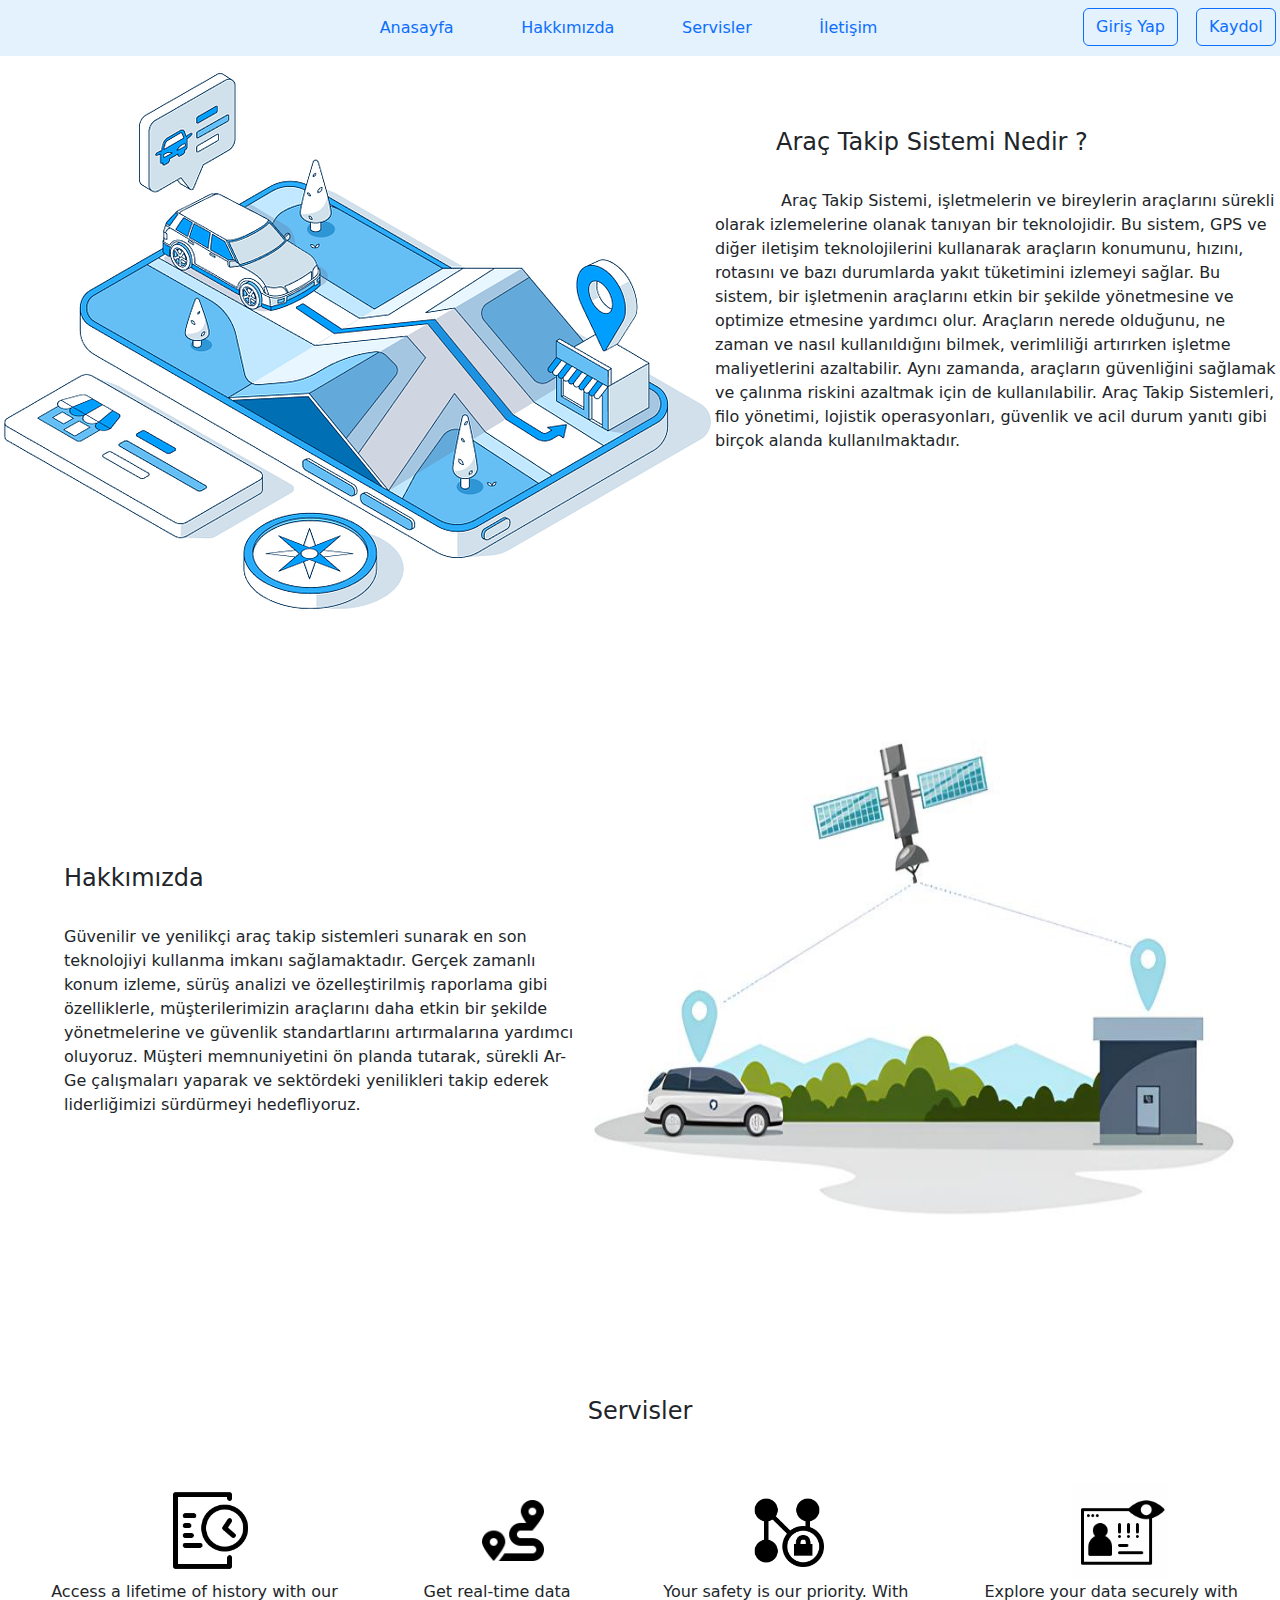
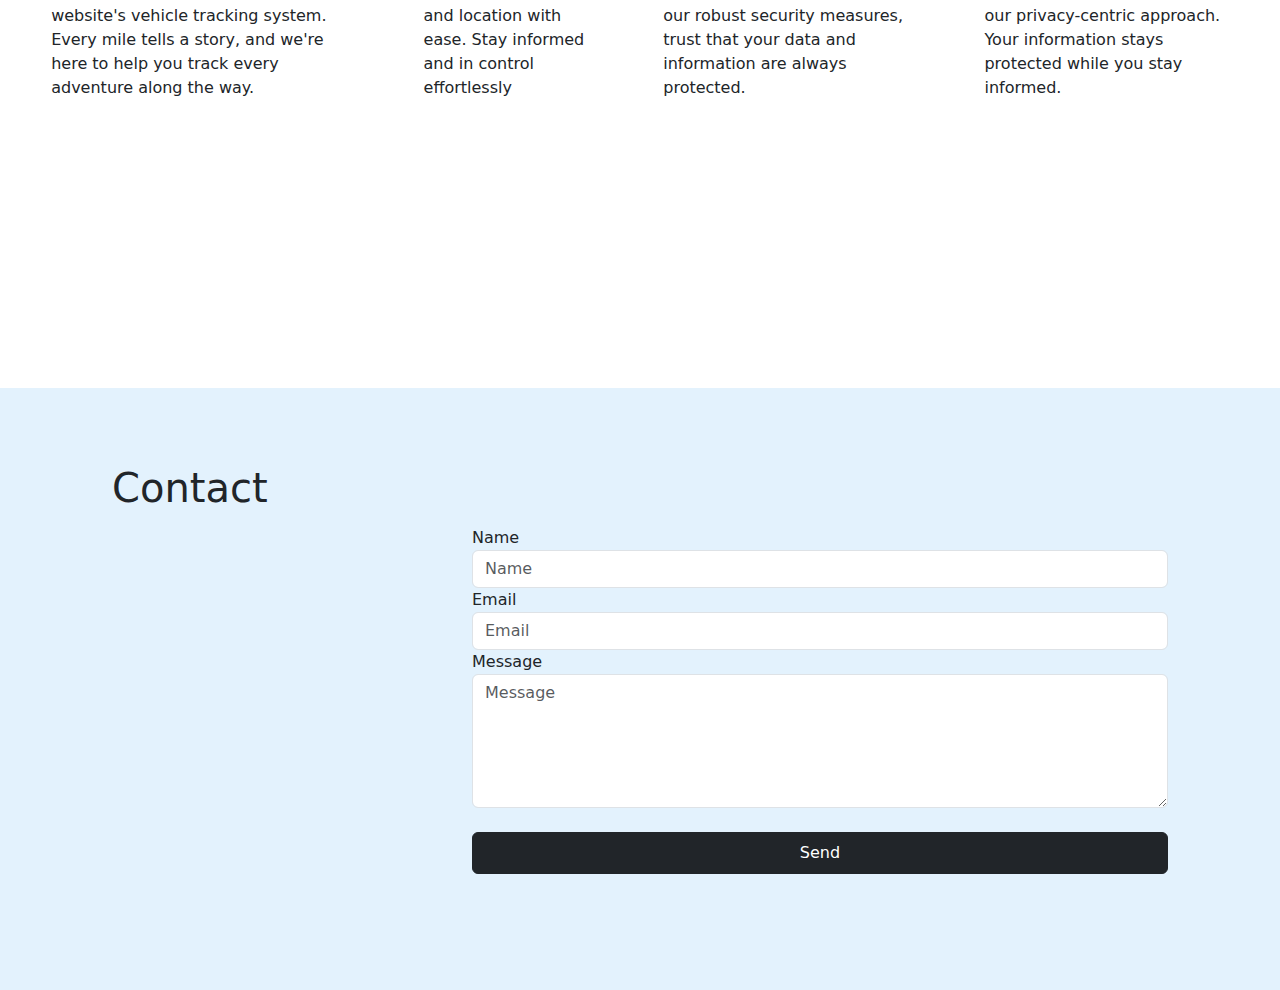
==== home.html @ 94d6c241 "Add files via upload" ====
<!DOCTYPE html>
<html lang="en">
<head>
    <meta charset="UTF-8">
    <meta name="viewport" content="width=device-width, initial-scale=1.0">
    <title>Document</title>
 <link href="https://cdn.jsdelivr.net/npm/bootstrap@5.3.3/dist/css/bootstrap.min.css" rel="stylesheet" integrity="sha384-QWTKZyjpPEjISv5WaRU9OFeRpok6YctnYmDr5pNlyT2bRjXh0JMhjY6hW+ALEwIH" crossorigin="anonymous">
<!-- As a link -->
<nav class="navbar" style="background-color: #e3f2fd;">
     
  <div style="text-align: center;"    class="container-fluid" class="nav justify-content-center">

  
    
      <ul class="nav justify-content-center" style="padding-left: 28%;">
        
          <li class="nav-item">
           <a  class="nav-link active" aria-current="page" href="#section1">Anasayfa</a>
          </li>
          <li class="nav-item">
            <a class="nav-link" href="#section2">&nbsp;&nbsp;&nbsp;&nbsp;&nbsp;&nbsp;&nbsp;Hakkımızda</a>
          </li>
          <li class="nav-item">
            <a class="nav-link" href="#section3"> &nbsp;&nbsp;&nbsp;&nbsp;&nbsp;&nbsp;&nbsp;Servisler</a>
          </li>
          <li class="nav-item">
            <a class="nav-link" href="#section4">&nbsp;&nbsp;&nbsp;&nbsp;&nbsp;&nbsp;&nbsp;İletişim</a>
          </li>
          <li>
            <a style="padding-left: 200%;"  href="index.html"><button type="button" class="btn btn-outline-primary">Giriş Yap</button></a>
          </li>
          <li>
            <a style="padding-left: 260%;"  href="kaydol.html"><button type="button" class="btn btn-outline-primary">Kaydol</button></a>
          </li>
        </ul>
               
</div>
</nav>

</head>
<style>
  .sectiond{
    padding: 50px;
    background-color:#e3f2fd; 
    margin-top: 13%;
   
    }
</style>






<body>
  <section>
  <div id="section1">
    <img style="float: left;" src="333.png" >
    <br><br><br>
    <h4 style="padding-left: 20%;">&nbsp;&nbsp;&nbsp;&nbsp;&nbsp;&nbsp;&nbsp;&nbsp;Araç Takip Sistemi Nedir ?</h4>
    <br>
    <p style="padding-left: 20%;">&nbsp;&nbsp;&nbsp;&nbsp;&nbsp;
      &nbsp;&nbsp;&nbsp;&nbsp;&nbsp;&nbsp;&nbsp;Araç Takip Sistemi, işletmelerin ve bireylerin araçlarını sürekli olarak izlemelerine olanak tanıyan bir teknolojidir. Bu sistem, GPS ve diğer iletişim teknolojilerini kullanarak araçların konumunu, hızını, rotasını ve bazı durumlarda yakıt tüketimini izlemeyi sağlar.

      Bu sistem, bir işletmenin araçlarını etkin bir şekilde yönetmesine ve optimize etmesine yardımcı olur. Araçların nerede olduğunu, ne zaman ve nasıl kullanıldığını bilmek, verimliliği artırırken işletme maliyetlerini azaltabilir. Aynı zamanda, araçların güvenliğini sağlamak ve çalınma riskini azaltmak için de kullanılabilir.
      
      Araç Takip Sistemleri, filo yönetimi, lojistik operasyonları, güvenlik ve acil durum yanıtı gibi birçok alanda kullanılmaktadır.</p>

    </div>
  </section>
   <br>
   <section>
    <div style="margin-top: 13%; "id="section2">
     
      <img style="float: right; padding-top: 5%;width:700px;height: 600px" src="23 (1).jpg" >
      <h4 style="padding-right: 40%;margin-left: 5%;padding-top: 16%;">
       Hakkımızda</h4>
        <br>
        <div class="c1">
<p style="margin-left: 5%;">Güvenilir ve yenilikçi araç takip sistemleri sunarak en son teknolojiyi kullanma imkanı sağlamaktadır. Gerçek zamanlı konum izleme, 
   sürüş analizi ve özelleştirilmiş raporlama gibi özelliklerle, müşterilerimizin araçlarını daha etkin bir
    şekilde yönetmelerine ve güvenlik standartlarını artırmalarına yardımcı oluyoruz. Müşteri memnuniyetini 
    ön planda tutarak, sürekli Ar-Ge çalışmaları 
  yaparak ve sektördeki yenilikleri takip ederek liderliğimizi sürdürmeyi hedefliyoruz.</p>
        </div>
    </div>
  </section>
   
    <section id="section3">

    <div style="margin-top: 20%;" id="section3">
      <br>
<h4 style="text-align: center;">Servisler</h4>
<br><br>
      <table>
        <thead>
          <th><img style="width:20%; height: 20%;margin-left: 43%;"src="h7.png"></th>
          <th><img style="width:26%; height: 26%;margin-left: 35%;"src="h10.png"></th>
          <th><img style="width:23%; height: 23%;margin-left: 35%;"src="h11.png"></th>
          <th><img style="width:30%; height: 30%;margin-left: 35%; "src="h12.png"></th>
        </thead>
        
        <tbody  >
          
        <td style="padding-left: 4%;padding-right: 3%;" >Access a lifetime of history with our website's vehicle tracking system. Every mile tells a story,
           and we're here to help you track every adventure along the way.</td>
           <td style="padding-left: 2%;padding-right: 3%;"> Get real-time data and location with ease. Stay
             informed and in control effortlessly</td>
            <td style="padding-left: 2%;padding-right: 3%;">Your safety is our priority. With our robust security
               measures, trust 
              that your data and information are always protected.</td>
              <td style="padding-left: 2%;padding-right: 3%;">Explore your data securely with our privacy-centric approach. 
                Your information stays protected while you stay informed.</td>
        </tbody>
        </table>
        <br><br><br><br><br>

    </div>
  </section>
  <section id="section4" class="sectiond">
    <div class="sectiond" id="section4">
     





      <section id=contact class="home-section wg-contact fadeIn">
        <br>
        <div class=home-section-bg></div>
        <div class=container>
            <div class=row>
                <div
                    class="section-heading col-12 col-lg-4 mb-3 mb-lg-0 d-flex flex-column align-items-center align-items-lg-start">
                    <h1 style="margin-top: -60%;" class=mb-0>Contact</h1>
                </div>
                <div class="col-12 col-lg-8">
               
                    <div style="margin-top: -20%;"  class=mb-3>
                        <form action="https://formspree.io/f/xaygrnkk"  method='POST' name='contact'>
                            <input type='hidden' name='form-name' value='contact' />
                            <div class="form-group form-inline">
                                <label class=sr-only for=inputName>Name</label>
                                <input type=text name=name class="form-control w-100" id=inputName placeholder=Name
                                    required>
                            </div>
                            <div class="form-group form-inline">
                                <label class=sr-only for=inputEmail>Email</label>
                                <input type=email name=email class="form-control w-100" id=inputEmail
                                    placeholder=Email required>
                            </div>
                            <div class=form-group>
                                <label class=sr-only for=inputMessage>Message</label>
                                <textarea name=message class=form-control id=inputMessage rows=5 placeholder=Message
                                    required></textarea>
                            </div>
                            <div class=d-none>
                                <label>
                                    Do not fill this field unless you are a bot: <input name=_gotcha>
                                </label>
                            </div>
                            <br>
                            <button  type=submit class="btn btn-primary px-3 py-2 w-100 btn btn-dark">Send</button>
                        </form>
                    </div>
                   
                    
                  
            </div>
        </div>
    </section>





    </div>

  </section>
   
</body>
</html>
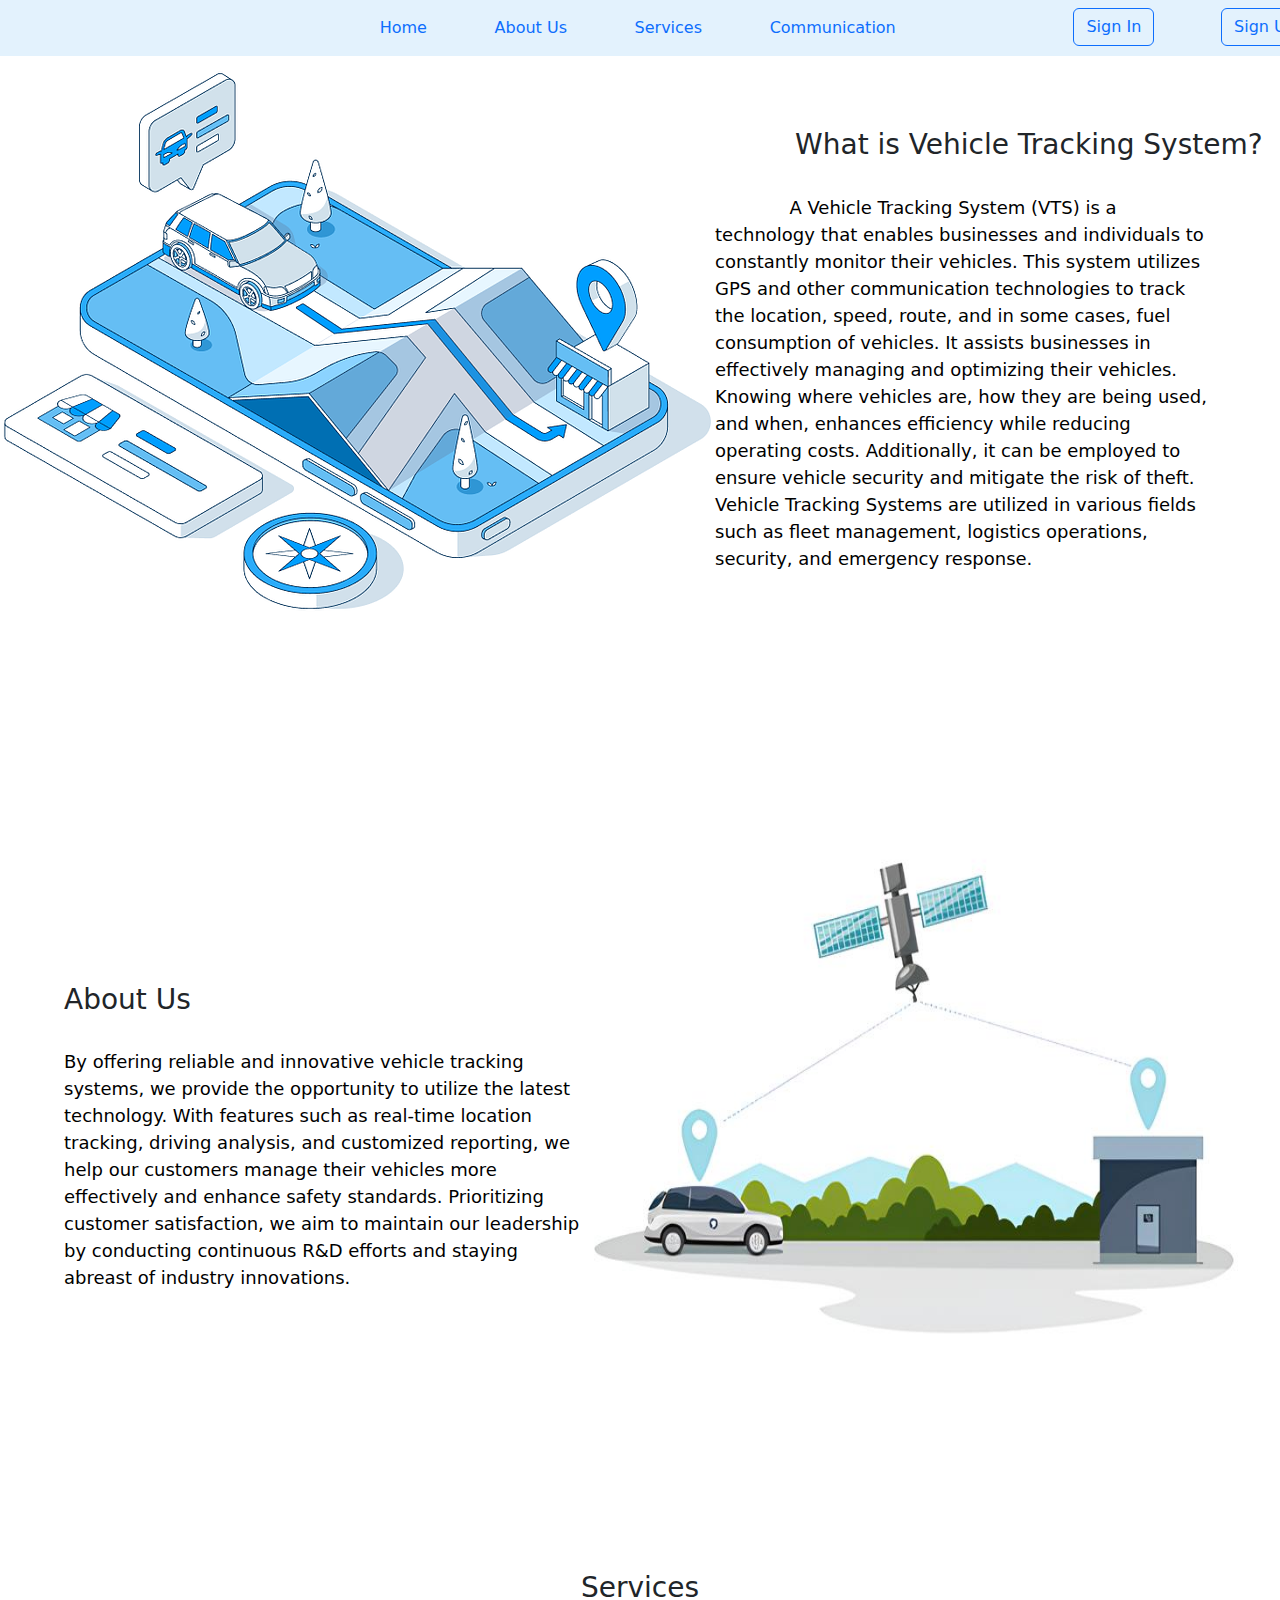
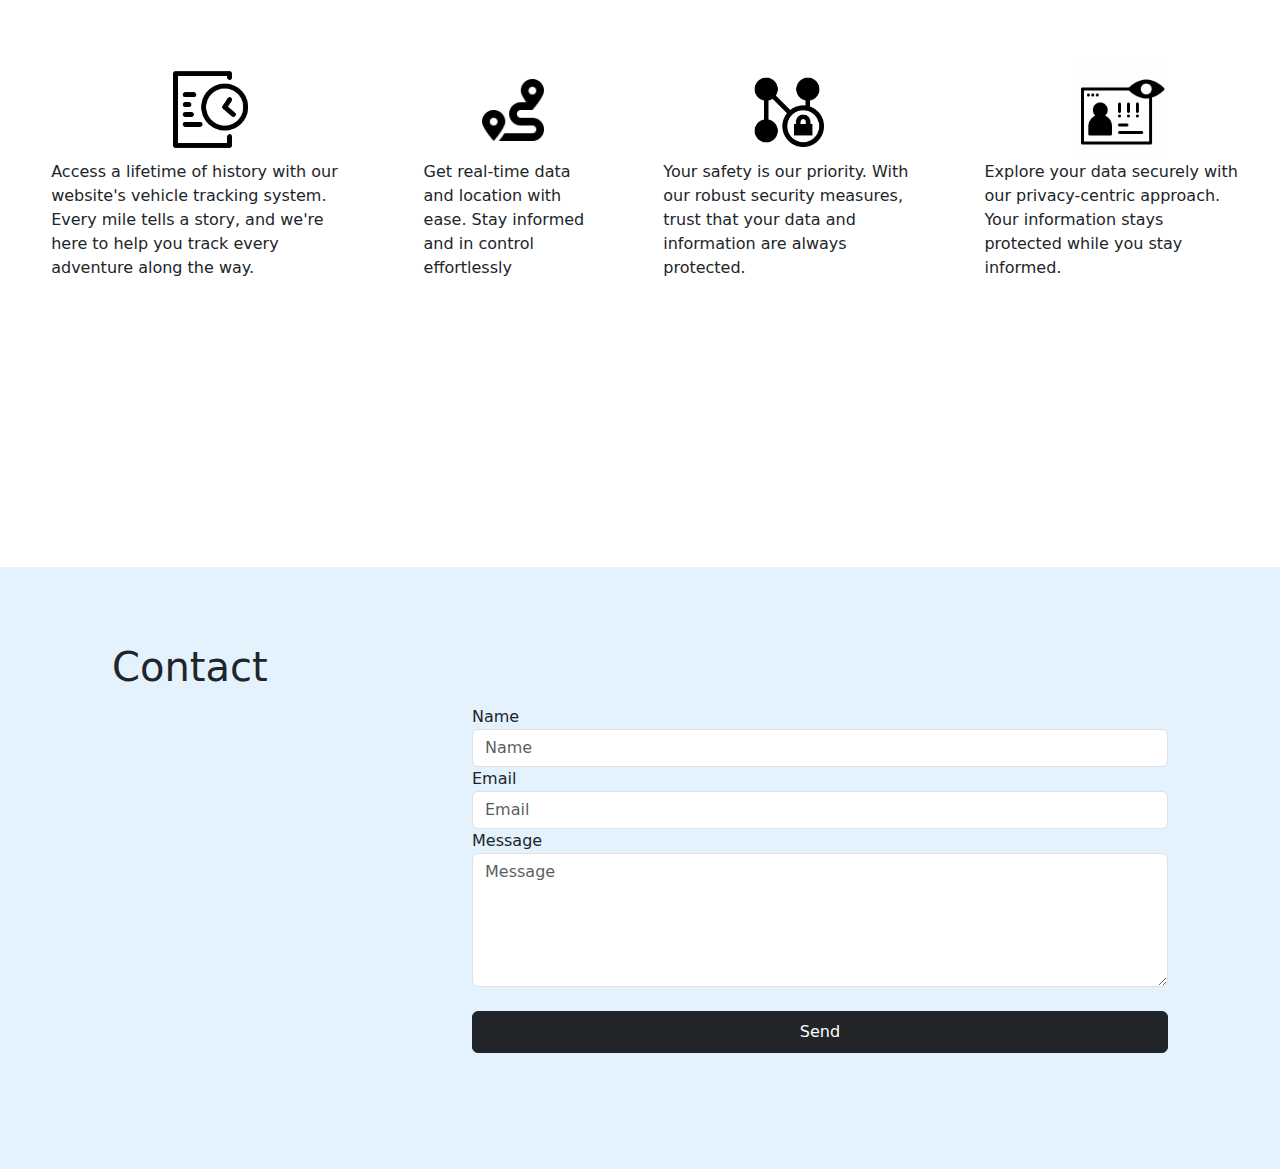
==== commit f1ce457c: "." ====
--- a/home.html
+++ b/home.html
@@ -1,182 +1,188 @@
-<!DOCTYPE html>
-<html lang="en">
-<head>
-    <meta charset="UTF-8">
-    <meta name="viewport" content="width=device-width, initial-scale=1.0">
-    <title>Document</title>
- <link href="https://cdn.jsdelivr.net/npm/bootstrap@5.3.3/dist/css/bootstrap.min.css" rel="stylesheet" integrity="sha384-QWTKZyjpPEjISv5WaRU9OFeRpok6YctnYmDr5pNlyT2bRjXh0JMhjY6hW+ALEwIH" crossorigin="anonymous">
-<!-- As a link -->
-<nav class="navbar" style="background-color: #e3f2fd;">
-     
-  <div style="text-align: center;"    class="container-fluid" class="nav justify-content-center">
-
-  
-    
-      <ul class="nav justify-content-center" style="padding-left: 28%;">
-        
-          <li class="nav-item">
-           <a  class="nav-link active" aria-current="page" href="#section1">Anasayfa</a>
-          </li>
-          <li class="nav-item">
-            <a class="nav-link" href="#section2">&nbsp;&nbsp;&nbsp;&nbsp;&nbsp;&nbsp;&nbsp;Hakkımızda</a>
-          </li>
-          <li class="nav-item">
-            <a class="nav-link" href="#section3"> &nbsp;&nbsp;&nbsp;&nbsp;&nbsp;&nbsp;&nbsp;Servisler</a>
-          </li>
-          <li class="nav-item">
-            <a class="nav-link" href="#section4">&nbsp;&nbsp;&nbsp;&nbsp;&nbsp;&nbsp;&nbsp;İletişim</a>
-          </li>
-          <li>
-            <a style="padding-left: 200%;"  href="index.html"><button type="button" class="btn btn-outline-primary">Giriş Yap</button></a>
-          </li>
-          <li>
-            <a style="padding-left: 260%;"  href="kaydol.html"><button type="button" class="btn btn-outline-primary">Kaydol</button></a>
-          </li>
-        </ul>
-               
-</div>
-</nav>
-
-</head>
-<style>
-  .sectiond{
-    padding: 50px;
-    background-color:#e3f2fd; 
-    margin-top: 13%;
-   
-    }
-</style>
-
-
-
-
-
-
-<body>
-  <section>
-  <div id="section1">
-    <img style="float: left;" src="333.png" >
-    <br><br><br>
-    <h4 style="padding-left: 20%;">&nbsp;&nbsp;&nbsp;&nbsp;&nbsp;&nbsp;&nbsp;&nbsp;Araç Takip Sistemi Nedir ?</h4>
-    <br>
-    <p style="padding-left: 20%;">&nbsp;&nbsp;&nbsp;&nbsp;&nbsp;
-      &nbsp;&nbsp;&nbsp;&nbsp;&nbsp;&nbsp;&nbsp;Araç Takip Sistemi, işletmelerin ve bireylerin araçlarını sürekli olarak izlemelerine olanak tanıyan bir teknolojidir. Bu sistem, GPS ve diğer iletişim teknolojilerini kullanarak araçların konumunu, hızını, rotasını ve bazı durumlarda yakıt tüketimini izlemeyi sağlar.
-
-      Bu sistem, bir işletmenin araçlarını etkin bir şekilde yönetmesine ve optimize etmesine yardımcı olur. Araçların nerede olduğunu, ne zaman ve nasıl kullanıldığını bilmek, verimliliği artırırken işletme maliyetlerini azaltabilir. Aynı zamanda, araçların güvenliğini sağlamak ve çalınma riskini azaltmak için de kullanılabilir.
-      
-      Araç Takip Sistemleri, filo yönetimi, lojistik operasyonları, güvenlik ve acil durum yanıtı gibi birçok alanda kullanılmaktadır.</p>
-
-    </div>
-  </section>
-   <br>
-   <section>
-    <div style="margin-top: 13%; "id="section2">
-     
-      <img style="float: right; padding-top: 5%;width:700px;height: 600px" src="23 (1).jpg" >
-      <h4 style="padding-right: 40%;margin-left: 5%;padding-top: 16%;">
-       Hakkımızda</h4>
-        <br>
-        <div class="c1">
-<p style="margin-left: 5%;">Güvenilir ve yenilikçi araç takip sistemleri sunarak en son teknolojiyi kullanma imkanı sağlamaktadır. Gerçek zamanlı konum izleme, 
-   sürüş analizi ve özelleştirilmiş raporlama gibi özelliklerle, müşterilerimizin araçlarını daha etkin bir
-    şekilde yönetmelerine ve güvenlik standartlarını artırmalarına yardımcı oluyoruz. Müşteri memnuniyetini 
-    ön planda tutarak, sürekli Ar-Ge çalışmaları 
-  yaparak ve sektördeki yenilikleri takip ederek liderliğimizi sürdürmeyi hedefliyoruz.</p>
-        </div>
-    </div>
-  </section>
-   
-    <section id="section3">
-
-    <div style="margin-top: 20%;" id="section3">
-      <br>
-<h4 style="text-align: center;">Servisler</h4>
-<br><br>
-      <table>
-        <thead>
-          <th><img style="width:20%; height: 20%;margin-left: 43%;"src="h7.png"></th>
-          <th><img style="width:26%; height: 26%;margin-left: 35%;"src="h10.png"></th>
-          <th><img style="width:23%; height: 23%;margin-left: 35%;"src="h11.png"></th>
-          <th><img style="width:30%; height: 30%;margin-left: 35%; "src="h12.png"></th>
-        </thead>
-        
-        <tbody  >
-          
-        <td style="padding-left: 4%;padding-right: 3%;" >Access a lifetime of history with our website's vehicle tracking system. Every mile tells a story,
-           and we're here to help you track every adventure along the way.</td>
-           <td style="padding-left: 2%;padding-right: 3%;"> Get real-time data and location with ease. Stay
-             informed and in control effortlessly</td>
-            <td style="padding-left: 2%;padding-right: 3%;">Your safety is our priority. With our robust security
-               measures, trust 
-              that your data and information are always protected.</td>
-              <td style="padding-left: 2%;padding-right: 3%;">Explore your data securely with our privacy-centric approach. 
-                Your information stays protected while you stay informed.</td>
-        </tbody>
-        </table>
-        <br><br><br><br><br>
-
-    </div>
-  </section>
-  <section id="section4" class="sectiond">
-    <div class="sectiond" id="section4">
-     
-
-
-
-
-
-      <section id=contact class="home-section wg-contact fadeIn">
-        <br>
-        <div class=home-section-bg></div>
-        <div class=container>
-            <div class=row>
-                <div
-                    class="section-heading col-12 col-lg-4 mb-3 mb-lg-0 d-flex flex-column align-items-center align-items-lg-start">
-                    <h1 style="margin-top: -60%;" class=mb-0>Contact</h1>
-                </div>
-                <div class="col-12 col-lg-8">
-               
-                    <div style="margin-top: -20%;"  class=mb-3>
-                        <form action="https://formspree.io/f/xaygrnkk"  method='POST' name='contact'>
-                            <input type='hidden' name='form-name' value='contact' />
-                            <div class="form-group form-inline">
-                                <label class=sr-only for=inputName>Name</label>
-                                <input type=text name=name class="form-control w-100" id=inputName placeholder=Name
-                                    required>
-                            </div>
-                            <div class="form-group form-inline">
-                                <label class=sr-only for=inputEmail>Email</label>
-                                <input type=email name=email class="form-control w-100" id=inputEmail
-                                    placeholder=Email required>
-                            </div>
-                            <div class=form-group>
-                                <label class=sr-only for=inputMessage>Message</label>
-                                <textarea name=message class=form-control id=inputMessage rows=5 placeholder=Message
-                                    required></textarea>
-                            </div>
-                            <div class=d-none>
-                                <label>
-                                    Do not fill this field unless you are a bot: <input name=_gotcha>
-                                </label>
-                            </div>
-                            <br>
-                            <button  type=submit class="btn btn-primary px-3 py-2 w-100 btn btn-dark">Send</button>
-                        </form>
-                    </div>
-                   
-                    
-                  
-            </div>
-        </div>
-    </section>
-
-
-
-
-
-    </div>
-
-  </section>
-   
-</body>
+<!DOCTYPE html>
+<html lang="en">
+
+<head>
+  <meta charset="UTF-8">
+  <meta name="viewport" content="width=device-width, initial-scale=1.0">
+  <title>Document</title>
+  <link href="https://cdn.jsdelivr.net/npm/bootstrap@5.3.3/dist/css/bootstrap.min.css" rel="stylesheet"
+    integrity="sha384-QWTKZyjpPEjISv5WaRU9OFeRpok6YctnYmDr5pNlyT2bRjXh0JMhjY6hW+ALEwIH" crossorigin="anonymous">
+  <!-- As a link -->
+  <style>
+    .sectiond {
+      padding: 50px;
+      background-color: #e3f2fd;
+      margin-top: 13%; 
+    
+
+    }
+ 
+  </style>
+</head>
+
+
+<body>
+  <nav class="navbar" style="background-color: #e3f2fd;">
+
+    <div style="text-align: center;" class="container-fluid" class="nav justify-content-center">
+
+
+
+      <ul class="nav justify-content-center" style="padding-left: 28%;">
+
+        <li class="nav-item">
+          <a class="nav-link active" aria-current="page" href="#section1">Home</a>
+        </li>
+        <li class="nav-item">
+          <a class="nav-link" href="#section2">&nbsp;&nbsp;&nbsp;&nbsp;&nbsp;&nbsp;&nbsp;About Us</a>
+        </li>
+        <li class="nav-item">
+          <a class="nav-link" href="#section3"> &nbsp;&nbsp;&nbsp;&nbsp;&nbsp;&nbsp;&nbsp;Services</a>
+        </li>
+        <li class="nav-item">
+          <a class="nav-link" href="#section4">&nbsp;&nbsp;&nbsp;&nbsp;&nbsp;&nbsp;&nbsp;Communication</a>
+        </li>
+        <li>
+          <a style="padding-left: 200%;" href="signin.html"><button type="button" class="btn btn-outline-primary">Sign In</button></a>
+        </li>
+        <li>
+          <a style="padding-left: 260%;" href="signup.html" target="blank"><button type="button"
+              class="btn btn-outline-primary">Sign Up</button></a>
+        </li>
+      </ul>
+
+    </div>
+  </nav>
+  <section>
+    <div id="section1">
+      <img style="float: left;" src="333.png">
+      <br><br><br>
+      <h3 style="padding-left: 20%;">&nbsp;&nbsp;&nbsp;&nbsp;&nbsp;&nbsp;&nbsp;&nbsp; What is Vehicle Tracking System?
+      </h3>
+      <br>
+      <p style="padding-left: 20%; padding-right: 5%; color: black; font-size: large;">&nbsp;&nbsp;&nbsp;&nbsp;&nbsp;
+        &nbsp;&nbsp;&nbsp;&nbsp;&nbsp;&nbsp;&nbsp;A Vehicle Tracking System (VTS) is a technology that enables
+        businesses and
+        individuals to constantly monitor their vehicles. This system utilizes GPS and other communication technologies
+        to track the location,
+        speed, route, and in some cases, fuel consumption of vehicles. It assists businesses in effectively managing and
+        optimizing their vehicles. Knowing where vehicles are, how they are being used, and when, enhances efficiency
+        while reducing operating costs. Additionally, it can be employed to ensure vehicle security and mitigate the
+        risk of theft. Vehicle Tracking Systems are utilized in various fields such as fleet management, logistics
+        operations, security, and emergency response.</p>
+
+    </div>
+  </section>
+  <br>
+  <section>
+    <div style="margin-top: 13%; " id="section2">
+
+      <img style="float: right; padding-top: 5%;width:700px;height: 600px" src="23 (1).jpg">
+      <h3 style="padding-right: 40%;margin-left: 5%;padding-top: 16%;">
+        About Us</h3>
+      <br>
+      <div class="c1">
+        <p style="margin-left: 5%; color: black; font-size: large;">
+          By offering reliable and innovative vehicle tracking systems, we provide the opportunity to utilize the latest
+          technology. With features such as real-time location tracking, driving analysis, and customized reporting, we
+          help our customers manage their vehicles more effectively and enhance safety standards. Prioritizing customer
+          satisfaction, we aim to maintain our leadership by conducting continuous R&D efforts and staying abreast of
+          industry innovations.</p>
+      </div>
+    </div>
+  </section>
+
+  <section id="section3">
+
+    <div style="margin-top: 20%;" id="section3">
+      <br>
+      <h3 style="text-align: center;">Services</h3>
+      <br><br>
+      <table>
+        <thead>
+          <th><img style="width:20%; height: 20%;margin-left: 43%;" src="h7.png"></th>
+          <th><img style="width:26%; height: 26%;margin-left: 35%;" src="h10.png"></th>
+          <th><img style="width:23%; height: 23%;margin-left: 35%;" src="h11.png"></th>
+          <th><img style="width:30%; height: 30%;margin-left: 35%; " src="h12.png"></th>
+        </thead>
+
+        <tbody>
+
+          <td style="padding-left: 4%;padding-right: 3%;">Access a lifetime of history with our website's vehicle
+            tracking system. Every mile tells a story,
+            and we're here to help you track every adventure along the way.</td>
+          <td style="padding-left: 2%;padding-right: 3%;"> Get real-time data and location with ease. Stay
+            informed and in control effortlessly</td>
+          <td style="padding-left: 2%;padding-right: 3%;">Your safety is our priority. With our robust security
+            measures, trust
+            that your data and information are always protected.</td>
+          <td style="padding-left: 2%;padding-right: 3%;">Explore your data securely with our privacy-centric approach.
+            Your information stays protected while you stay informed.</td>
+        </tbody>
+      </table>
+      <br><br><br><br><br>
+
+    </div>
+  </section>
+  <section id="section4" class="sectiond">
+    <div class="sectiond" id="section4">
+
+
+
+
+
+
+      <section id=contact class="home-section wg-contact fadeIn">
+        <br>
+        <div class=home-section-bg></div>
+        <div class=container>
+          <div class=row>
+            <div
+              class="section-heading col-12 col-lg-4 mb-3 mb-lg-0 d-flex flex-column align-items-center align-items-lg-start">
+              <h1 style="margin-top: -60%;" class=mb-0>Contact</h1>
+            </div>
+            <div class="col-12 col-lg-8">
+
+              <div style="margin-top: -20%;" class=mb-3>
+                <form action="https://formspree.io/f/xaygrnkk" method='POST' name='contact'>
+                  <input type='hidden' name='form-name' value='contact' />
+                  <div class="form-group form-inline">
+                    <label class=sr-only for=inputName>Name</label>
+                    <input type=text name=name class="form-control w-100" id=inputName placeholder=Name required>
+                  </div>
+                  <div class="form-group form-inline">
+                    <label class=sr-only for=inputEmail>Email</label>
+                    <input type=email name=email class="form-control w-100" id=inputEmail placeholder=Email required>
+                  </div>
+                  <div class=form-group>
+                    <label class=sr-only for=inputMessage>Message</label>
+                    <textarea name=message class=form-control id=inputMessage rows=5 placeholder=Message
+                      required></textarea>
+                  </div>
+                  <div class=d-none>
+                    <label>
+                      Do not fill this field unless you are a bot: <input name=_gotcha>
+                    </label>
+                  </div>
+                  <br>
+                  <button type=submit class="btn btn-primary px-3 py-2 w-100 btn btn-dark">Send</button>
+                </form>
+              </div>
+
+
+
+            </div>
+          </div>
+      </section>
+
+
+
+
+
+    </div>
+
+  </section>
+
+</body>
+
 </html>